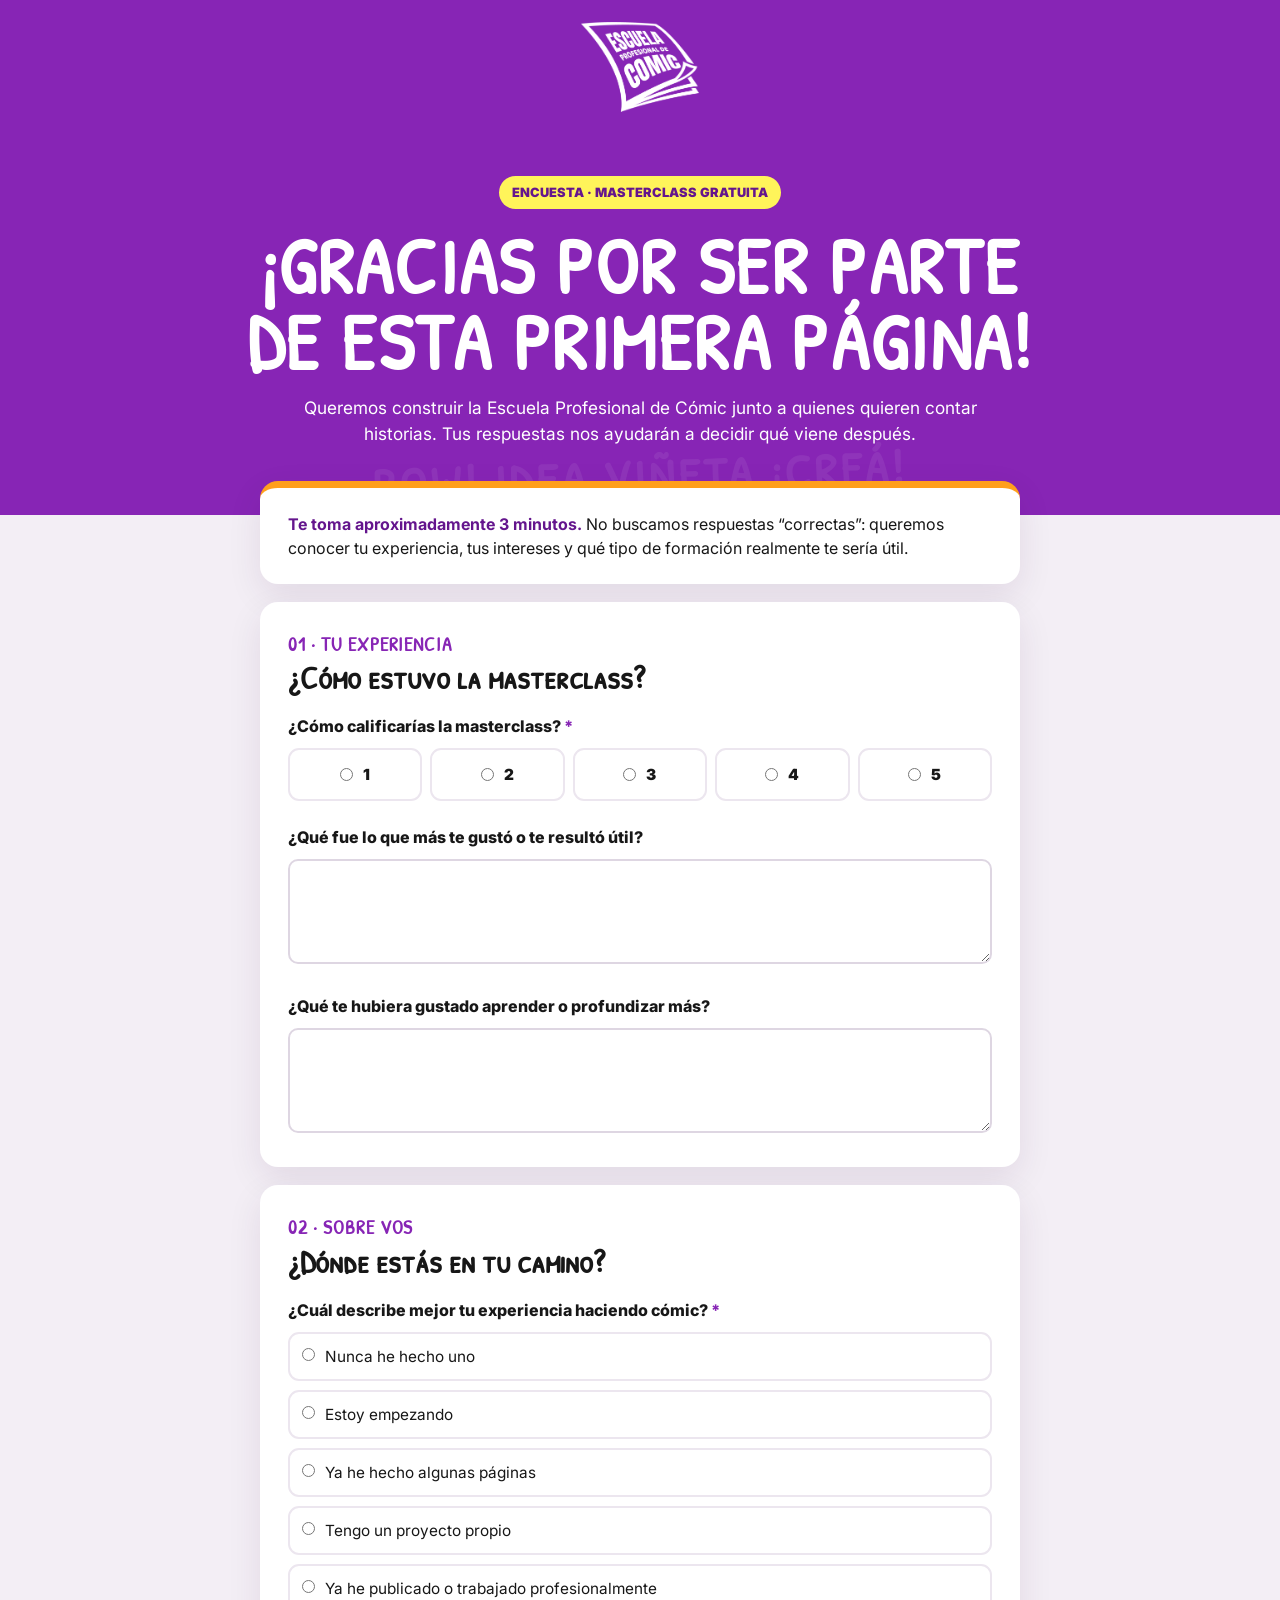
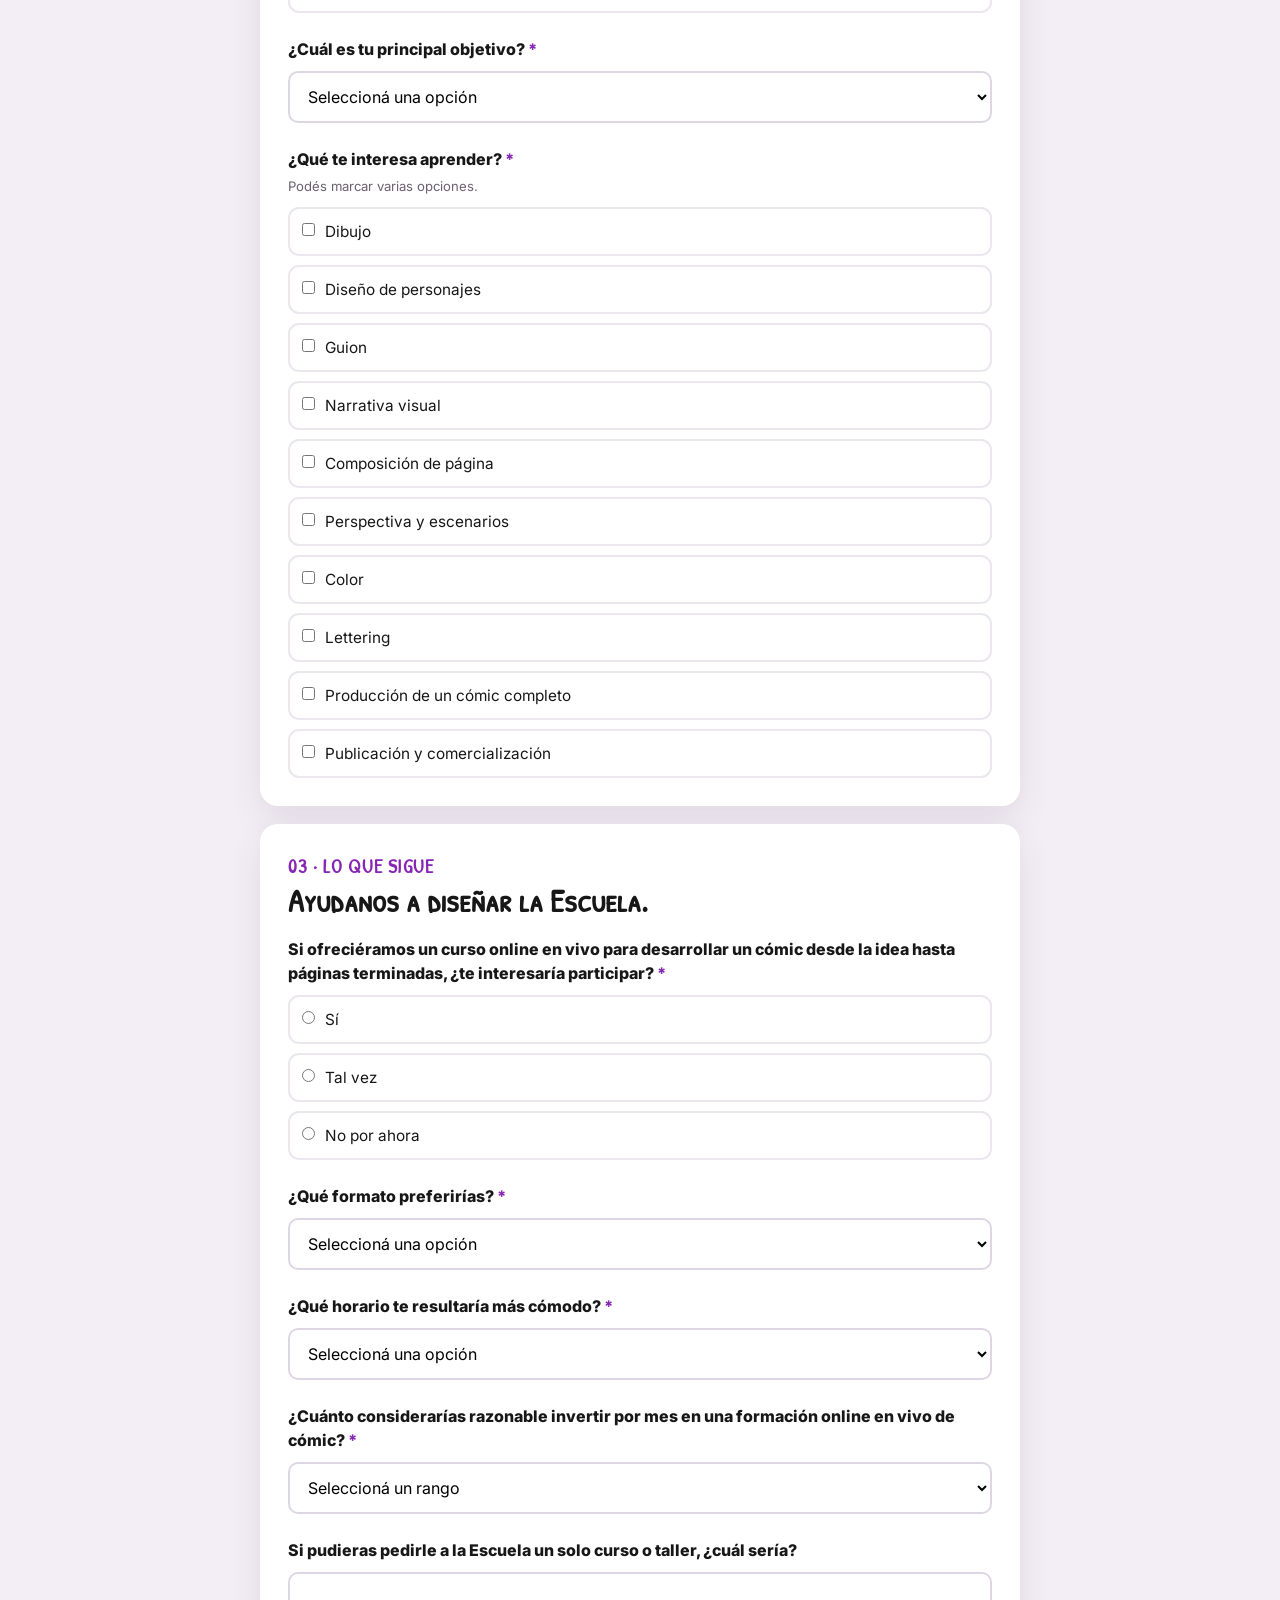
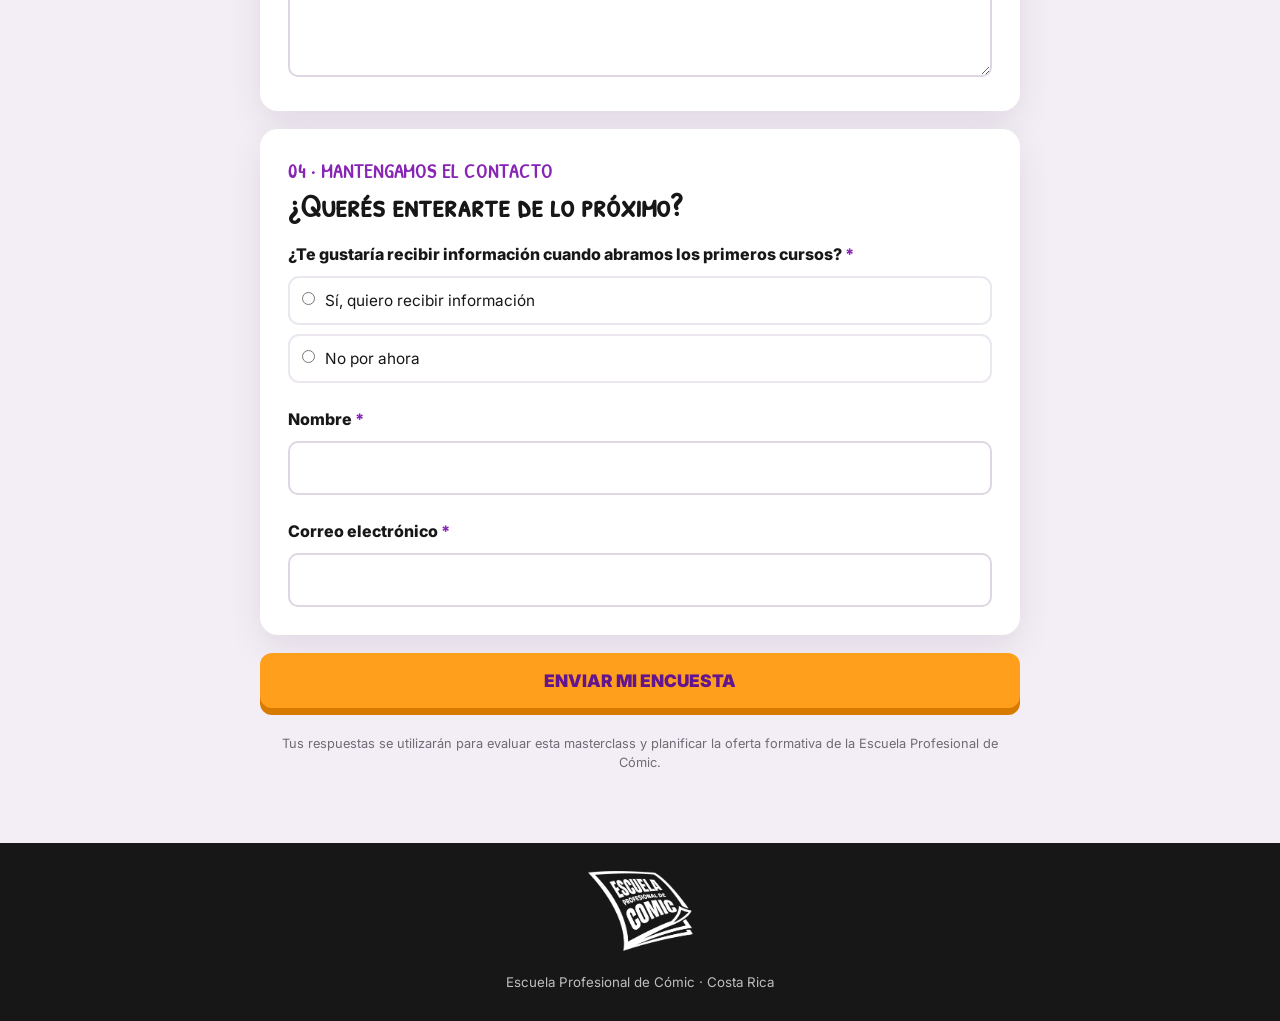
==== masterclass-comic/encuesta/index.html @ 87f5136e "Add post-masterclass survey page" ====
<!doctype html>
<html lang="es">
<head>
<meta charset="utf-8">
<meta name="viewport" content="width=device-width,initial-scale=1">
<meta name="robots" content="noindex,nofollow">
<meta name="theme-color" content="#8725B5">
<title>Encuesta Masterclass | Escuela Profesional de Cómic</title>
<link rel="preconnect" href="https://fonts.googleapis.com">
<link rel="preconnect" href="https://fonts.gstatic.com" crossorigin>
<link href="https://fonts.googleapis.com/css2?family=Inter:wght@400;600;700;800;900&family=Patrick+Hand+SC&display=swap" rel="stylesheet">
<style>
:root{--purple:#8725B5;--purple-dark:#64158d;--orange:#ff9f1c;--yellow:#fff45a;--ink:#171717;--paper:#fff;--soft:#f5eff8;--line:#ded6e2;--comic:'Patrick Hand SC','Arial Narrow',sans-serif;--body:'Inter',Arial,sans-serif}*{box-sizing:border-box}body{margin:0;background:#f3eef5;color:var(--ink);font-family:var(--body);line-height:1.5}.top{background:var(--purple);padding:22px 20px;text-align:center}.top img{width:118px;height:auto;margin:auto}.hero{background:var(--purple);color:#fff;padding:36px 20px 68px;text-align:center;position:relative;overflow:hidden}.hero:after{content:'POW!  IDEA  VIÑETA  ¡CREÁ!';position:absolute;inset:auto -20px 2px;font-family:var(--comic);font-size:3rem;font-weight:900;letter-spacing:.08em;color:rgba(255,255,255,.07);white-space:nowrap;transform:rotate(-2deg)}.eyebrow{display:inline-block;background:var(--yellow);color:var(--purple-dark);font-weight:900;border-radius:999px;padding:7px 13px;font-size:.8rem;text-transform:uppercase}.hero h1{font-family:var(--comic);font-size:clamp(2.6rem,7vw,4.8rem);line-height:.98;margin:20px auto 15px;max-width:800px;text-transform:uppercase;letter-spacing:.03em}.hero p{max-width:690px;margin:0 auto;font-size:1.08rem}.shell{width:min(760px,calc(100% - 28px));margin:-34px auto 70px;position:relative;z-index:2}.intro-card,.block{background:#fff;border-radius:18px;box-shadow:0 12px 35px rgba(50,16,61,.09)}.intro-card{padding:24px 28px;margin-bottom:18px;border-top:7px solid var(--orange)}.intro-card strong{color:var(--purple-dark)}form{display:grid;gap:18px}.block{padding:28px}.kicker{font-family:var(--comic);color:var(--purple);font-size:1.2rem;font-weight:900;text-transform:uppercase;letter-spacing:.05em;margin-bottom:4px}.block h2{font-family:var(--comic);font-size:2rem;line-height:1;margin:0 0 20px}.q{margin:0 0 24px}.q:last-child{margin-bottom:0}.q>label,.legend{display:block;font-weight:800;margin-bottom:10px}.required:after{content:' *';color:var(--purple)}.options{display:grid;gap:9px}.option{display:flex;align-items:flex-start;gap:10px;border:2px solid #ece6ef;border-radius:11px;padding:11px 12px;cursor:pointer;background:#fff;transition:.15s}.option:hover{border-color:#cba7da;background:#fcf9fd}.option input{width:auto;margin:3px 0 0;accent-color:var(--purple);flex:0 0 auto}.option span{font-size:.96rem}.stars{display:grid;grid-template-columns:repeat(5,1fr);gap:8px}.stars .option{justify-content:center;align-items:center;padding:13px 6px;font-weight:900}.stars .option input{margin:0}input[type=text],input[type=email],select,textarea{width:100%;border:2px solid var(--line);border-radius:10px;padding:13px 14px;font:inherit;background:#fff}textarea{min-height:105px;resize:vertical}input:focus,select:focus,textarea:focus{outline:3px solid rgba(135,37,181,.13);border-color:var(--purple)}.hint{font-size:.82rem;color:#6b626e;margin-top:-4px;margin-bottom:10px}.submit{border:0;border-radius:12px;background:var(--orange);color:var(--purple-dark);font:900 1.08rem var(--body);padding:17px 22px;cursor:pointer;box-shadow:0 7px 0 #d77b00}.submit:disabled{opacity:.65;cursor:wait}.status{display:none;text-align:center;padding:28px;border-radius:18px;background:#fff;box-shadow:0 12px 35px rgba(50,16,61,.09)}.status.show{display:block}.status h2{font-family:var(--comic);color:var(--purple);font-size:2.5rem;margin:0 0 8px}.error{color:#9b1c1c;font-weight:700;margin-top:12px}.fine{text-align:center;color:#716976;font-size:.8rem;margin:8px 12px 0}footer{background:#171717;color:#fff;text-align:center;padding:28px 20px}footer img{width:105px;margin:0 auto 12px}footer small{opacity:.72}@media(max-width:560px){.hero{padding-top:26px}.hero h1{font-size:2.7rem}.shell{margin-top:-28px}.intro-card,.block{padding:21px 18px}.block h2{font-size:1.75rem}.stars{gap:5px}.stars .option{padding:11px 3px;font-size:.9rem}}
</style>
</head>
<body>
<header class="top"><img src="../assets/logo-blanco.png" alt="Escuela Profesional de Cómic"></header>
<section class="hero"><span class="eyebrow">Encuesta · Masterclass gratuita</span><h1>¡Gracias por ser parte de esta primera página!</h1><p>Queremos construir la Escuela Profesional de Cómic junto a quienes quieren contar historias. Tus respuestas nos ayudarán a decidir qué viene después.</p></section>
<main class="shell">
<div class="intro-card"><strong>Te toma aproximadamente 3 minutos.</strong> No buscamos respuestas “correctas”: queremos conocer tu experiencia, tus intereses y qué tipo de formación realmente te sería útil.</div>
<form id="survey">
<section class="block"><div class="kicker">01 · Tu experiencia</div><h2>¿Cómo estuvo la masterclass?</h2>
<div class="q"><span class="legend required">¿Cómo calificarías la masterclass?</span><div class="stars">
<label class="option"><input required type="radio" name="calificacion" value="1"><span>1</span></label><label class="option"><input type="radio" name="calificacion" value="2"><span>2</span></label><label class="option"><input type="radio" name="calificacion" value="3"><span>3</span></label><label class="option"><input type="radio" name="calificacion" value="4"><span>4</span></label><label class="option"><input type="radio" name="calificacion" value="5"><span>5</span></label></div></div>
<div class="q"><label for="util">¿Qué fue lo que más te gustó o te resultó útil?</label><textarea id="util" name="mas_util" maxlength="700"></textarea></div>
<div class="q"><label for="profundizar">¿Qué te hubiera gustado aprender o profundizar más?</label><textarea id="profundizar" name="profundizar" maxlength="700"></textarea></div>
</section>
<section class="block"><div class="kicker">02 · Sobre vos</div><h2>¿Dónde estás en tu camino?</h2>
<div class="q"><span class="legend required">¿Cuál describe mejor tu experiencia haciendo cómic?</span><div class="options">
<label class="option"><input required type="radio" name="experiencia" value="Nunca he hecho uno"><span>Nunca he hecho uno</span></label><label class="option"><input type="radio" name="experiencia" value="Estoy empezando"><span>Estoy empezando</span></label><label class="option"><input type="radio" name="experiencia" value="Ya he hecho algunas páginas"><span>Ya he hecho algunas páginas</span></label><label class="option"><input type="radio" name="experiencia" value="Tengo un proyecto propio"><span>Tengo un proyecto propio</span></label><label class="option"><input type="radio" name="experiencia" value="Ya he publicado o trabajado profesionalmente"><span>Ya he publicado o trabajado profesionalmente</span></label></div></div>
<div class="q"><span class="legend required">¿Cuál es tu principal objetivo?</span><select required name="objetivo"><option value="">Seleccioná una opción</option><option>Aprender por hobby</option><option>Crear mi primer cómic</option><option>Terminar un proyecto que ya tengo</option><option>Publicar mi cómic</option><option>Trabajar profesionalmente</option><option>Otro</option></select></div>
<div class="q"><span class="legend required">¿Qué te interesa aprender?</span><div class="hint">Podés marcar varias opciones.</div><div class="options">
<label class="option"><input type="checkbox" name="intereses" value="Dibujo"><span>Dibujo</span></label><label class="option"><input type="checkbox" name="intereses" value="Diseño de personajes"><span>Diseño de personajes</span></label><label class="option"><input type="checkbox" name="intereses" value="Guion"><span>Guion</span></label><label class="option"><input type="checkbox" name="intereses" value="Narrativa visual"><span>Narrativa visual</span></label><label class="option"><input type="checkbox" name="intereses" value="Composición de página"><span>Composición de página</span></label><label class="option"><input type="checkbox" name="intereses" value="Perspectiva y escenarios"><span>Perspectiva y escenarios</span></label><label class="option"><input type="checkbox" name="intereses" value="Color"><span>Color</span></label><label class="option"><input type="checkbox" name="intereses" value="Lettering"><span>Lettering</span></label><label class="option"><input type="checkbox" name="intereses" value="Producción de un cómic completo"><span>Producción de un cómic completo</span></label><label class="option"><input type="checkbox" name="intereses" value="Publicación y comercialización"><span>Publicación y comercialización</span></label></div></div>
</section>
<section class="block"><div class="kicker">03 · Lo que sigue</div><h2>Ayudanos a diseñar la Escuela.</h2>
<div class="q"><span class="legend required">Si ofreciéramos un curso online en vivo para desarrollar un cómic desde la idea hasta páginas terminadas, ¿te interesaría participar?</span><div class="options"><label class="option"><input required type="radio" name="interes_curso" value="Sí"><span>Sí</span></label><label class="option"><input type="radio" name="interes_curso" value="Tal vez"><span>Tal vez</span></label><label class="option"><input type="radio" name="interes_curso" value="No por ahora"><span>No por ahora</span></label></div></div>
<div class="q"><span class="legend required">¿Qué formato preferirías?</span><select required name="formato"><option value="">Seleccioná una opción</option><option>Curso intensivo de 2 meses</option><option>Curso de 3 meses</option><option>Talleres cortos especializados</option><option>Clases individuales</option><option>No estoy seguro</option></select></div>
<div class="q"><span class="legend required">¿Qué horario te resultaría más cómodo?</span><select required name="horario"><option value="">Seleccioná una opción</option><option>Entre semana en la noche</option><option>Sábados en la mañana</option><option>Sábados en la tarde</option><option>Domingos</option><option>Otro</option></select></div>
<div class="q"><span class="legend required">¿Cuánto considerarías razonable invertir por mes en una formación online en vivo de cómic?</span><select required name="precio"><option value="">Seleccioná un rango</option><option>Menos de $25</option><option>$25–$40</option><option>$41–$60</option><option>$61–$80</option><option>Más de $80</option></select></div>
<div class="q"><label for="curso">Si pudieras pedirle a la Escuela un solo curso o taller, ¿cuál sería?</label><textarea id="curso" name="curso_deseado" maxlength="500"></textarea></div>
</section>
<section class="block"><div class="kicker">04 · Mantengamos el contacto</div><h2>¿Querés enterarte de lo próximo?</h2>
<div class="q"><span class="legend required">¿Te gustaría recibir información cuando abramos los primeros cursos?</span><div class="options"><label class="option"><input required type="radio" name="recibir_info" value="Sí"><span>Sí, quiero recibir información</span></label><label class="option"><input type="radio" name="recibir_info" value="No"><span>No por ahora</span></label></div></div>
<div class="q"><label class="required" for="nombre">Nombre</label><input required id="nombre" type="text" name="nombre" autocomplete="name" maxlength="100"></div>
<div class="q"><label class="required" for="correo">Correo electrónico</label><input required id="correo" type="email" name="correo" autocomplete="email" maxlength="160"></div>
</section>
<button class="submit" id="send" type="submit">ENVIAR MI ENCUESTA</button><div class="fine">Tus respuestas se utilizarán para evaluar esta masterclass y planificar la oferta formativa de la Escuela Profesional de Cómic.</div>
</form>
<div id="success" class="status"><h2>¡LISTO!</h2><p><strong>Gracias por ayudarnos a construir lo que sigue.</strong></p><p>Esto apenas comienza.</p></div>
<div id="error" class="status"><h2>UPS...</h2><p>No pudimos guardar tu respuesta. Intentá nuevamente en unos segundos.</p><button class="submit" type="button" onclick="location.reload()">VOLVER A INTENTAR</button></div>
</main>
<footer><img src="../assets/logo-blanco.png" alt="Escuela Profesional de Cómic"><br><small>Escuela Profesional de Cómic · Costa Rica</small></footer>
<script>
// Pegaremos aquí el URL del Apps Script cuando creemos el endpoint de la encuesta.
const SURVEY_ENDPOINT = "";
const form=document.getElementById('survey'),send=document.getElementById('send'),success=document.getElementById('success'),errorBox=document.getElementById('error');
form.addEventListener('submit',async e=>{e.preventDefault();const checked=[...form.querySelectorAll('input[name="intereses"]:checked')];if(!checked.length){alert('Seleccioná al menos un tema que te interese aprender.');return}if(!SURVEY_ENDPOINT){alert('La encuesta todavía está en modo de prueba. Falta conectar el almacenamiento de respuestas.');return}send.disabled=true;send.textContent='ENVIANDO...';const fd=new FormData(form);fd.set('intereses',checked.map(x=>x.value).join(' | '));fd.append('origen','Encuesta Masterclass 3 octubre 2026');fd.append('pagina',location.href);try{await fetch(SURVEY_ENDPOINT,{method:'POST',body:fd,mode:'no-cors'});form.style.display='none';success.classList.add('show');window.scrollTo({top:0,behavior:'smooth'})}catch(err){form.style.display='none';errorBox.classList.add('show');window.scrollTo({top:0,behavior:'smooth'})}});
</script>
</body>
</html>
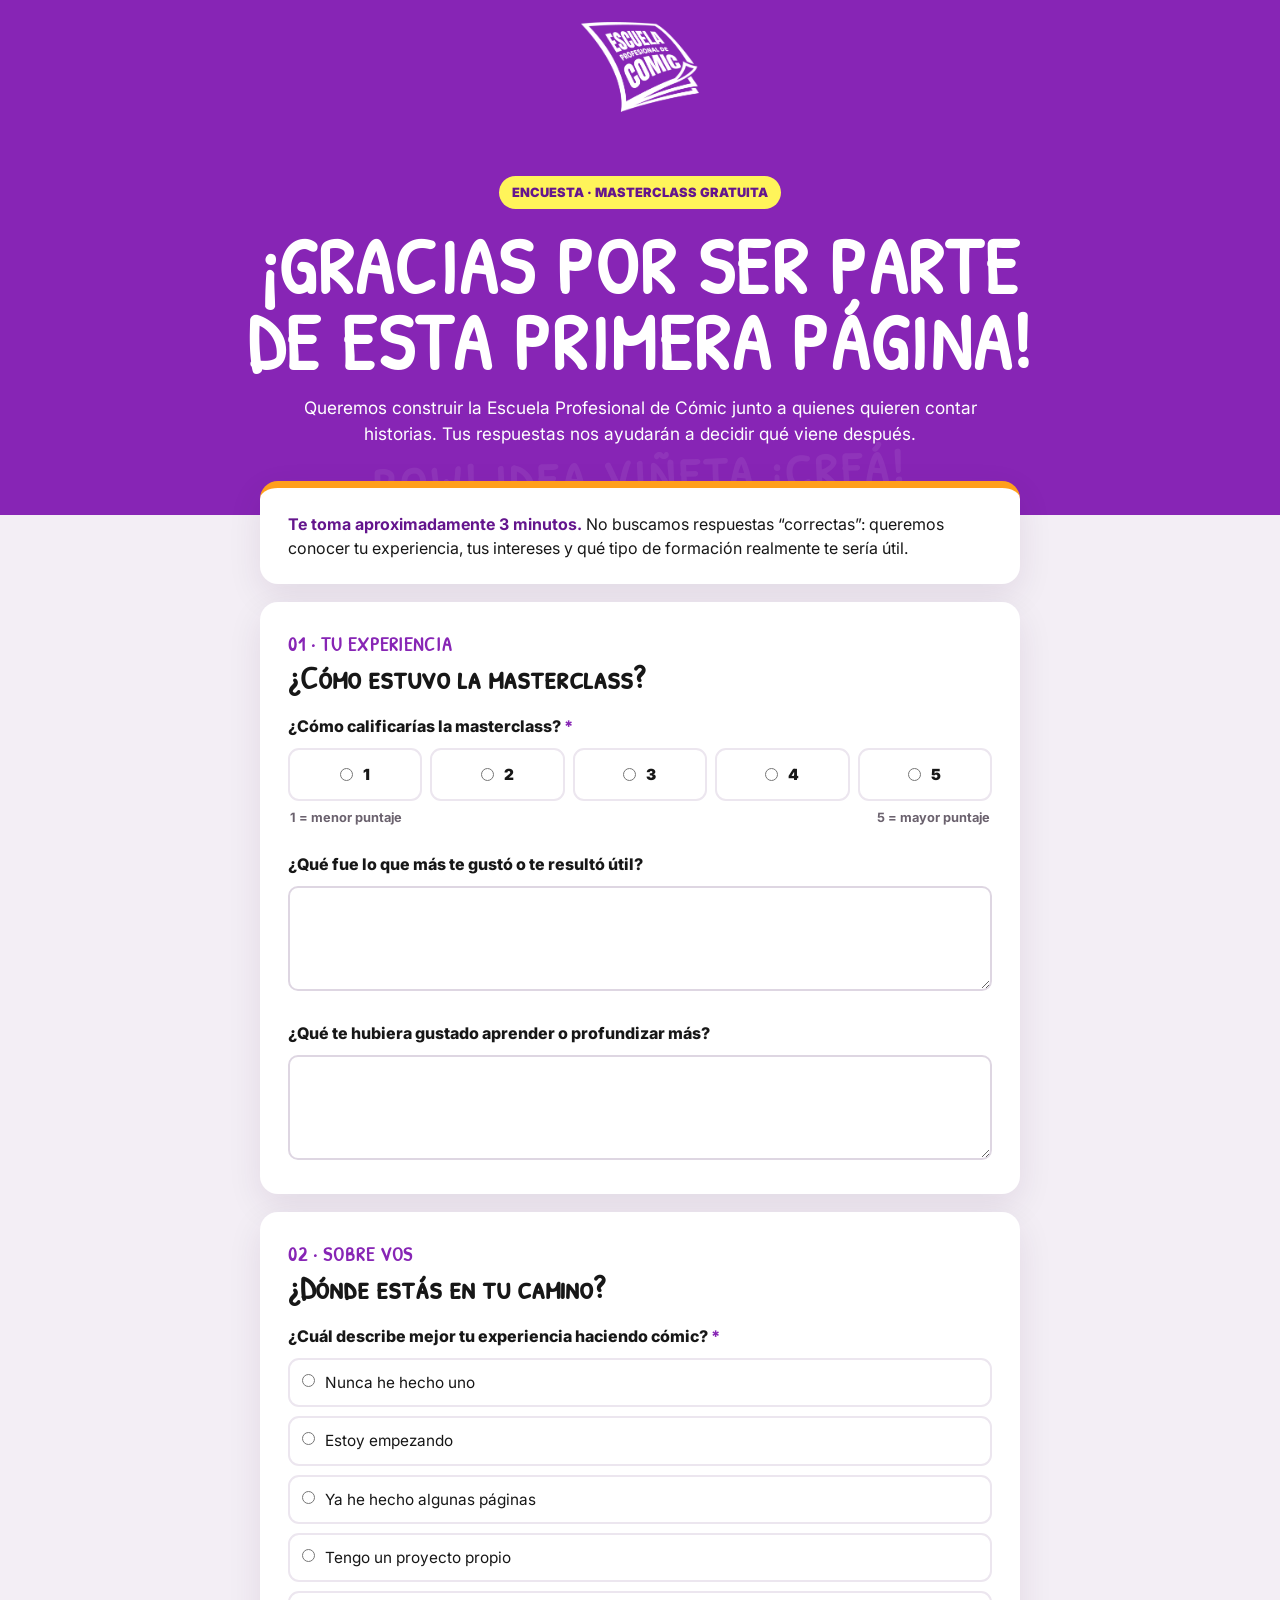
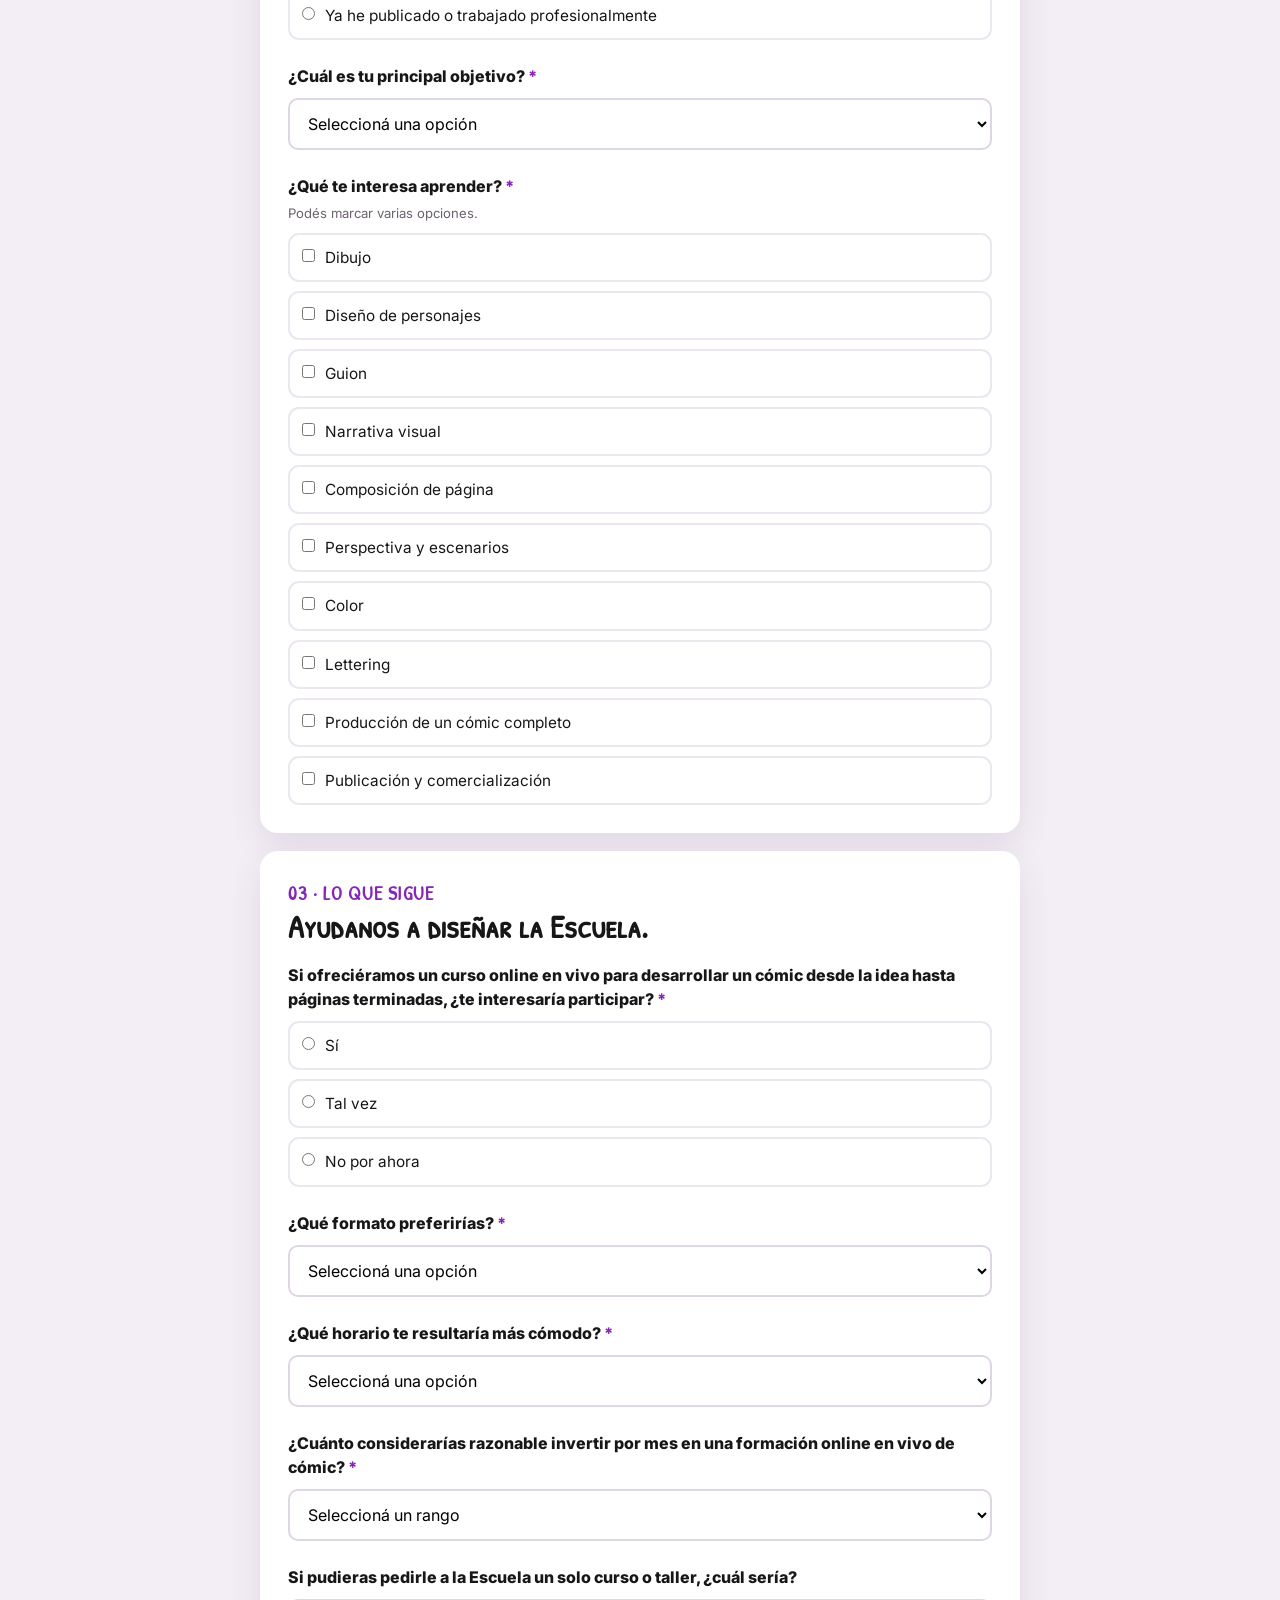
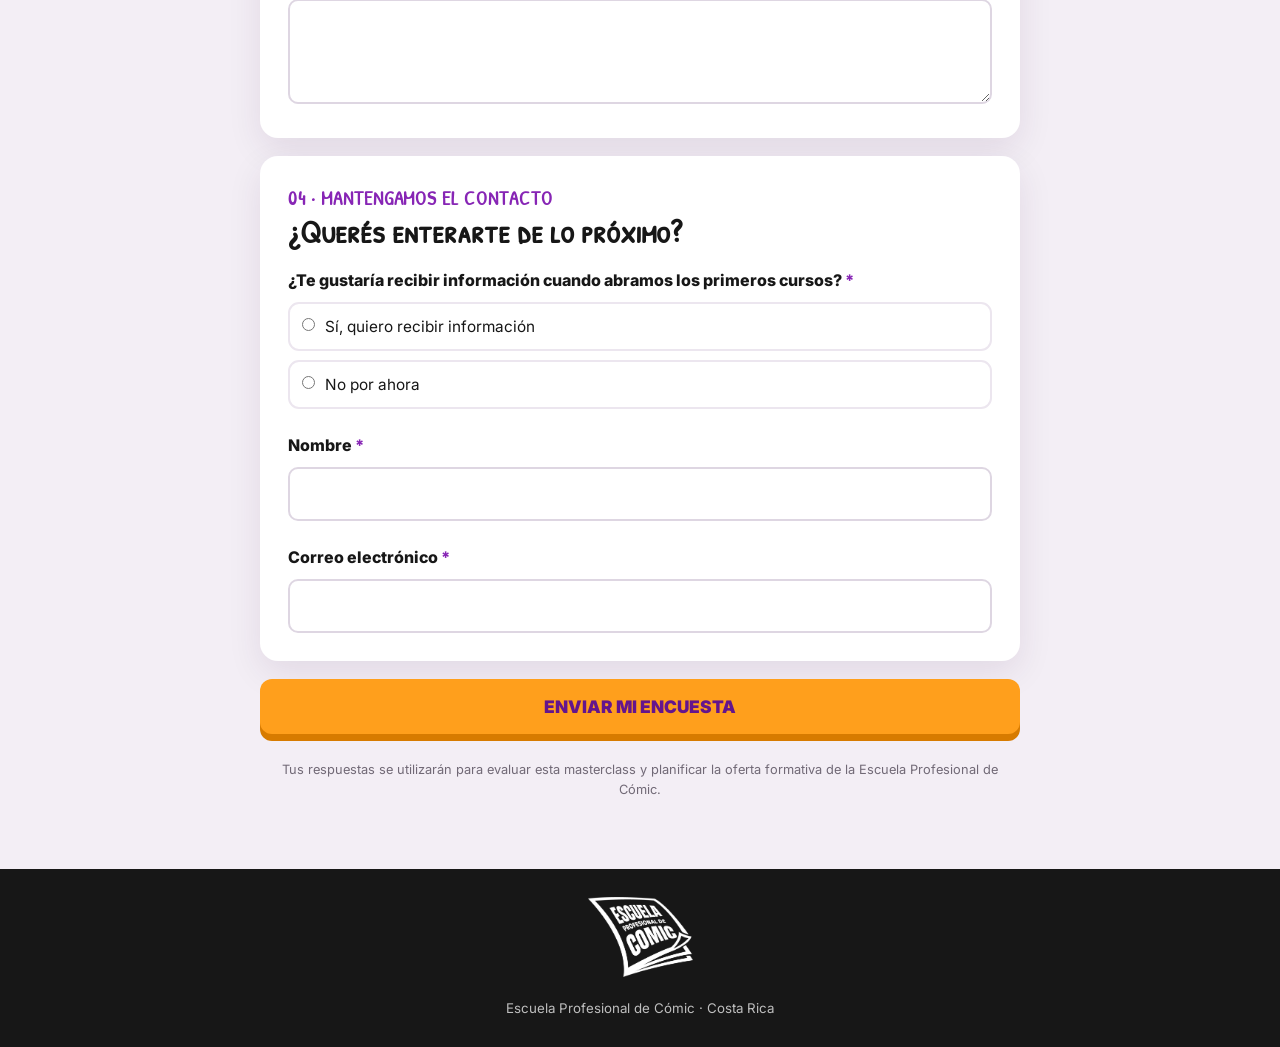
==== commit 159d5df1: "Connect masterclass survey and clarify rating scale" ====
--- a/masterclass-comic/encuesta/index.html
+++ b/masterclass-comic/encuesta/index.html
@@ -10,7 +10,7 @@
 <link rel="preconnect" href="https://fonts.gstatic.com" crossorigin>
 <link href="https://fonts.googleapis.com/css2?family=Inter:wght@400;600;700;800;900&family=Patrick+Hand+SC&display=swap" rel="stylesheet">
 <style>
-:root{--purple:#8725B5;--purple-dark:#64158d;--orange:#ff9f1c;--yellow:#fff45a;--ink:#171717;--paper:#fff;--soft:#f5eff8;--line:#ded6e2;--comic:'Patrick Hand SC','Arial Narrow',sans-serif;--body:'Inter',Arial,sans-serif}*{box-sizing:border-box}body{margin:0;background:#f3eef5;color:var(--ink);font-family:var(--body);line-height:1.5}.top{background:var(--purple);padding:22px 20px;text-align:center}.top img{width:118px;height:auto;margin:auto}.hero{background:var(--purple);color:#fff;padding:36px 20px 68px;text-align:center;position:relative;overflow:hidden}.hero:after{content:'POW!  IDEA  VIÑETA  ¡CREÁ!';position:absolute;inset:auto -20px 2px;font-family:var(--comic);font-size:3rem;font-weight:900;letter-spacing:.08em;color:rgba(255,255,255,.07);white-space:nowrap;transform:rotate(-2deg)}.eyebrow{display:inline-block;background:var(--yellow);color:var(--purple-dark);font-weight:900;border-radius:999px;padding:7px 13px;font-size:.8rem;text-transform:uppercase}.hero h1{font-family:var(--comic);font-size:clamp(2.6rem,7vw,4.8rem);line-height:.98;margin:20px auto 15px;max-width:800px;text-transform:uppercase;letter-spacing:.03em}.hero p{max-width:690px;margin:0 auto;font-size:1.08rem}.shell{width:min(760px,calc(100% - 28px));margin:-34px auto 70px;position:relative;z-index:2}.intro-card,.block{background:#fff;border-radius:18px;box-shadow:0 12px 35px rgba(50,16,61,.09)}.intro-card{padding:24px 28px;margin-bottom:18px;border-top:7px solid var(--orange)}.intro-card strong{color:var(--purple-dark)}form{display:grid;gap:18px}.block{padding:28px}.kicker{font-family:var(--comic);color:var(--purple);font-size:1.2rem;font-weight:900;text-transform:uppercase;letter-spacing:.05em;margin-bottom:4px}.block h2{font-family:var(--comic);font-size:2rem;line-height:1;margin:0 0 20px}.q{margin:0 0 24px}.q:last-child{margin-bottom:0}.q>label,.legend{display:block;font-weight:800;margin-bottom:10px}.required:after{content:' *';color:var(--purple)}.options{display:grid;gap:9px}.option{display:flex;align-items:flex-start;gap:10px;border:2px solid #ece6ef;border-radius:11px;padding:11px 12px;cursor:pointer;background:#fff;transition:.15s}.option:hover{border-color:#cba7da;background:#fcf9fd}.option input{width:auto;margin:3px 0 0;accent-color:var(--purple);flex:0 0 auto}.option span{font-size:.96rem}.stars{display:grid;grid-template-columns:repeat(5,1fr);gap:8px}.stars .option{justify-content:center;align-items:center;padding:13px 6px;font-weight:900}.stars .option input{margin:0}input[type=text],input[type=email],select,textarea{width:100%;border:2px solid var(--line);border-radius:10px;padding:13px 14px;font:inherit;background:#fff}textarea{min-height:105px;resize:vertical}input:focus,select:focus,textarea:focus{outline:3px solid rgba(135,37,181,.13);border-color:var(--purple)}.hint{font-size:.82rem;color:#6b626e;margin-top:-4px;margin-bottom:10px}.submit{border:0;border-radius:12px;background:var(--orange);color:var(--purple-dark);font:900 1.08rem var(--body);padding:17px 22px;cursor:pointer;box-shadow:0 7px 0 #d77b00}.submit:disabled{opacity:.65;cursor:wait}.status{display:none;text-align:center;padding:28px;border-radius:18px;background:#fff;box-shadow:0 12px 35px rgba(50,16,61,.09)}.status.show{display:block}.status h2{font-family:var(--comic);color:var(--purple);font-size:2.5rem;margin:0 0 8px}.error{color:#9b1c1c;font-weight:700;margin-top:12px}.fine{text-align:center;color:#716976;font-size:.8rem;margin:8px 12px 0}footer{background:#171717;color:#fff;text-align:center;padding:28px 20px}footer img{width:105px;margin:0 auto 12px}footer small{opacity:.72}@media(max-width:560px){.hero{padding-top:26px}.hero h1{font-size:2.7rem}.shell{margin-top:-28px}.intro-card,.block{padding:21px 18px}.block h2{font-size:1.75rem}.stars{gap:5px}.stars .option{padding:11px 3px;font-size:.9rem}}
+:root{--purple:#8725B5;--purple-dark:#64158d;--orange:#ff9f1c;--yellow:#fff45a;--ink:#171717;--line:#ded6e2;--comic:'Patrick Hand SC','Arial Narrow',sans-serif;--body:'Inter',Arial,sans-serif}*{box-sizing:border-box}body{margin:0;background:#f3eef5;color:var(--ink);font-family:var(--body);line-height:1.5}.top{background:var(--purple);padding:22px 20px;text-align:center}.top img{width:118px;height:auto;margin:auto}.hero{background:var(--purple);color:#fff;padding:36px 20px 68px;text-align:center;position:relative;overflow:hidden}.hero:after{content:'POW!  IDEA  VIÑETA  ¡CREÁ!';position:absolute;inset:auto -20px 2px;font-family:var(--comic);font-size:3rem;font-weight:900;letter-spacing:.08em;color:rgba(255,255,255,.07);white-space:nowrap;transform:rotate(-2deg)}.eyebrow{display:inline-block;background:var(--yellow);color:var(--purple-dark);font-weight:900;border-radius:999px;padding:7px 13px;font-size:.8rem;text-transform:uppercase}.hero h1{font-family:var(--comic);font-size:clamp(2.6rem,7vw,4.8rem);line-height:.98;margin:20px auto 15px;max-width:800px;text-transform:uppercase;letter-spacing:.03em}.hero p{max-width:690px;margin:0 auto;font-size:1.08rem}.shell{width:min(760px,calc(100% - 28px));margin:-34px auto 70px;position:relative;z-index:2}.intro-card,.block{background:#fff;border-radius:18px;box-shadow:0 12px 35px rgba(50,16,61,.09)}.intro-card{padding:24px 28px;margin-bottom:18px;border-top:7px solid var(--orange)}.intro-card strong{color:var(--purple-dark)}form{display:grid;gap:18px}.block{padding:28px}.kicker{font-family:var(--comic);color:var(--purple);font-size:1.2rem;font-weight:900;text-transform:uppercase;letter-spacing:.05em;margin-bottom:4px}.block h2{font-family:var(--comic);font-size:2rem;line-height:1;margin:0 0 20px}.q{margin:0 0 24px}.q:last-child{margin-bottom:0}.q>label,.legend{display:block;font-weight:800;margin-bottom:10px}.required:after{content:' *';color:var(--purple)}.options{display:grid;gap:9px}.option{display:flex;align-items:flex-start;gap:10px;border:2px solid #ece6ef;border-radius:11px;padding:11px 12px;cursor:pointer;background:#fff;transition:.15s}.option:hover{border-color:#cba7da;background:#fcf9fd}.option input{width:auto;margin:3px 0 0;accent-color:var(--purple);flex:0 0 auto}.option span{font-size:.96rem}.stars{display:grid;grid-template-columns:repeat(5,1fr);gap:8px}.stars .option{justify-content:center;align-items:center;padding:13px 6px;font-weight:900}.stars .option input{margin:0}.scale-note{display:flex;justify-content:space-between;gap:12px;margin:7px 2px 0;font-size:.8rem;font-weight:700;color:#6b626e}input[type=text],input[type=email],select,textarea{width:100%;border:2px solid var(--line);border-radius:10px;padding:13px 14px;font:inherit;background:#fff}textarea{min-height:105px;resize:vertical}input:focus,select:focus,textarea:focus{outline:3px solid rgba(135,37,181,.13);border-color:var(--purple)}.hint{font-size:.82rem;color:#6b626e;margin-top:-4px;margin-bottom:10px}.submit{border:0;border-radius:12px;background:var(--orange);color:var(--purple-dark);font:900 1.08rem var(--body);padding:17px 22px;cursor:pointer;box-shadow:0 7px 0 #d77b00}.submit:disabled{opacity:.65;cursor:wait}.status{display:none;text-align:center;padding:28px;border-radius:18px;background:#fff;box-shadow:0 12px 35px rgba(50,16,61,.09)}.status.show{display:block}.status h2{font-family:var(--comic);color:var(--purple);font-size:2.5rem;margin:0 0 8px}.fine{text-align:center;color:#716976;font-size:.8rem;margin:8px 12px 0}footer{background:#171717;color:#fff;text-align:center;padding:28px 20px}footer img{width:105px;margin:0 auto 12px}footer small{opacity:.72}@media(max-width:560px){.hero{padding-top:26px}.hero h1{font-size:2.7rem}.shell{margin-top:-28px}.intro-card,.block{padding:21px 18px}.block h2{font-size:1.75rem}.stars{gap:5px}.stars .option{padding:11px 3px;font-size:.9rem}.scale-note{font-size:.72rem}}
 </style>
 </head>
 <body>
@@ -20,41 +20,17 @@
 <div class="intro-card"><strong>Te toma aproximadamente 3 minutos.</strong> No buscamos respuestas “correctas”: queremos conocer tu experiencia, tus intereses y qué tipo de formación realmente te sería útil.</div>
 <form id="survey">
 <section class="block"><div class="kicker">01 · Tu experiencia</div><h2>¿Cómo estuvo la masterclass?</h2>
-<div class="q"><span class="legend required">¿Cómo calificarías la masterclass?</span><div class="stars">
-<label class="option"><input required type="radio" name="calificacion" value="1"><span>1</span></label><label class="option"><input type="radio" name="calificacion" value="2"><span>2</span></label><label class="option"><input type="radio" name="calificacion" value="3"><span>3</span></label><label class="option"><input type="radio" name="calificacion" value="4"><span>4</span></label><label class="option"><input type="radio" name="calificacion" value="5"><span>5</span></label></div></div>
-<div class="q"><label for="util">¿Qué fue lo que más te gustó o te resultó útil?</label><textarea id="util" name="mas_util" maxlength="700"></textarea></div>
-<div class="q"><label for="profundizar">¿Qué te hubiera gustado aprender o profundizar más?</label><textarea id="profundizar" name="profundizar" maxlength="700"></textarea></div>
-</section>
-<section class="block"><div class="kicker">02 · Sobre vos</div><h2>¿Dónde estás en tu camino?</h2>
-<div class="q"><span class="legend required">¿Cuál describe mejor tu experiencia haciendo cómic?</span><div class="options">
-<label class="option"><input required type="radio" name="experiencia" value="Nunca he hecho uno"><span>Nunca he hecho uno</span></label><label class="option"><input type="radio" name="experiencia" value="Estoy empezando"><span>Estoy empezando</span></label><label class="option"><input type="radio" name="experiencia" value="Ya he hecho algunas páginas"><span>Ya he hecho algunas páginas</span></label><label class="option"><input type="radio" name="experiencia" value="Tengo un proyecto propio"><span>Tengo un proyecto propio</span></label><label class="option"><input type="radio" name="experiencia" value="Ya he publicado o trabajado profesionalmente"><span>Ya he publicado o trabajado profesionalmente</span></label></div></div>
-<div class="q"><span class="legend required">¿Cuál es tu principal objetivo?</span><select required name="objetivo"><option value="">Seleccioná una opción</option><option>Aprender por hobby</option><option>Crear mi primer cómic</option><option>Terminar un proyecto que ya tengo</option><option>Publicar mi cómic</option><option>Trabajar profesionalmente</option><option>Otro</option></select></div>
-<div class="q"><span class="legend required">¿Qué te interesa aprender?</span><div class="hint">Podés marcar varias opciones.</div><div class="options">
-<label class="option"><input type="checkbox" name="intereses" value="Dibujo"><span>Dibujo</span></label><label class="option"><input type="checkbox" name="intereses" value="Diseño de personajes"><span>Diseño de personajes</span></label><label class="option"><input type="checkbox" name="intereses" value="Guion"><span>Guion</span></label><label class="option"><input type="checkbox" name="intereses" value="Narrativa visual"><span>Narrativa visual</span></label><label class="option"><input type="checkbox" name="intereses" value="Composición de página"><span>Composición de página</span></label><label class="option"><input type="checkbox" name="intereses" value="Perspectiva y escenarios"><span>Perspectiva y escenarios</span></label><label class="option"><input type="checkbox" name="intereses" value="Color"><span>Color</span></label><label class="option"><input type="checkbox" name="intereses" value="Lettering"><span>Lettering</span></label><label class="option"><input type="checkbox" name="intereses" value="Producción de un cómic completo"><span>Producción de un cómic completo</span></label><label class="option"><input type="checkbox" name="intereses" value="Publicación y comercialización"><span>Publicación y comercialización</span></label></div></div>
-</section>
-<section class="block"><div class="kicker">03 · Lo que sigue</div><h2>Ayudanos a diseñar la Escuela.</h2>
-<div class="q"><span class="legend required">Si ofreciéramos un curso online en vivo para desarrollar un cómic desde la idea hasta páginas terminadas, ¿te interesaría participar?</span><div class="options"><label class="option"><input required type="radio" name="interes_curso" value="Sí"><span>Sí</span></label><label class="option"><input type="radio" name="interes_curso" value="Tal vez"><span>Tal vez</span></label><label class="option"><input type="radio" name="interes_curso" value="No por ahora"><span>No por ahora</span></label></div></div>
-<div class="q"><span class="legend required">¿Qué formato preferirías?</span><select required name="formato"><option value="">Seleccioná una opción</option><option>Curso intensivo de 2 meses</option><option>Curso de 3 meses</option><option>Talleres cortos especializados</option><option>Clases individuales</option><option>No estoy seguro</option></select></div>
-<div class="q"><span class="legend required">¿Qué horario te resultaría más cómodo?</span><select required name="horario"><option value="">Seleccioná una opción</option><option>Entre semana en la noche</option><option>Sábados en la mañana</option><option>Sábados en la tarde</option><option>Domingos</option><option>Otro</option></select></div>
-<div class="q"><span class="legend required">¿Cuánto considerarías razonable invertir por mes en una formación online en vivo de cómic?</span><select required name="precio"><option value="">Seleccioná un rango</option><option>Menos de $25</option><option>$25–$40</option><option>$41–$60</option><option>$61–$80</option><option>Más de $80</option></select></div>
-<div class="q"><label for="curso">Si pudieras pedirle a la Escuela un solo curso o taller, ¿cuál sería?</label><textarea id="curso" name="curso_deseado" maxlength="500"></textarea></div>
-</section>
-<section class="block"><div class="kicker">04 · Mantengamos el contacto</div><h2>¿Querés enterarte de lo próximo?</h2>
-<div class="q"><span class="legend required">¿Te gustaría recibir información cuando abramos los primeros cursos?</span><div class="options"><label class="option"><input required type="radio" name="recibir_info" value="Sí"><span>Sí, quiero recibir información</span></label><label class="option"><input type="radio" name="recibir_info" value="No"><span>No por ahora</span></label></div></div>
-<div class="q"><label class="required" for="nombre">Nombre</label><input required id="nombre" type="text" name="nombre" autocomplete="name" maxlength="100"></div>
-<div class="q"><label class="required" for="correo">Correo electrónico</label><input required id="correo" type="email" name="correo" autocomplete="email" maxlength="160"></div>
-</section>
-<button class="submit" id="send" type="submit">ENVIAR MI ENCUESTA</button><div class="fine">Tus respuestas se utilizarán para evaluar esta masterclass y planificar la oferta formativa de la Escuela Profesional de Cómic.</div>
-</form>
-<div id="success" class="status"><h2>¡LISTO!</h2><p><strong>Gracias por ayudarnos a construir lo que sigue.</strong></p><p>Esto apenas comienza.</p></div>
-<div id="error" class="status"><h2>UPS...</h2><p>No pudimos guardar tu respuesta. Intentá nuevamente en unos segundos.</p><button class="submit" type="button" onclick="location.reload()">VOLVER A INTENTAR</button></div>
-</main>
+<div class="q"><span class="legend required">¿Cómo calificarías la masterclass?</span><div class="stars"><label class="option"><input required type="radio" name="calificacion" value="1"><span>1</span></label><label class="option"><input type="radio" name="calificacion" value="2"><span>2</span></label><label class="option"><input type="radio" name="calificacion" value="3"><span>3</span></label><label class="option"><input type="radio" name="calificacion" value="4"><span>4</span></label><label class="option"><input type="radio" name="calificacion" value="5"><span>5</span></label></div><div class="scale-note"><span>1 = menor puntaje</span><span>5 = mayor puntaje</span></div></div>
+<div class="q"><label for="util">¿Qué fue lo que más te gustó o te resultó útil?</label><textarea id="util" name="mas_util" maxlength="700"></textarea></div><div class="q"><label for="profundizar">¿Qué te hubiera gustado aprender o profundizar más?</label><textarea id="profundizar" name="profundizar" maxlength="700"></textarea></div></section>
+<section class="block"><div class="kicker">02 · Sobre vos</div><h2>¿Dónde estás en tu camino?</h2><div class="q"><span class="legend required">¿Cuál describe mejor tu experiencia haciendo cómic?</span><div class="options"><label class="option"><input required type="radio" name="experiencia" value="Nunca he hecho uno"><span>Nunca he hecho uno</span></label><label class="option"><input type="radio" name="experiencia" value="Estoy empezando"><span>Estoy empezando</span></label><label class="option"><input type="radio" name="experiencia" value="Ya he hecho algunas páginas"><span>Ya he hecho algunas páginas</span></label><label class="option"><input type="radio" name="experiencia" value="Tengo un proyecto propio"><span>Tengo un proyecto propio</span></label><label class="option"><input type="radio" name="experiencia" value="Ya he publicado o trabajado profesionalmente"><span>Ya he publicado o trabajado profesionalmente</span></label></div></div><div class="q"><span class="legend required">¿Cuál es tu principal objetivo?</span><select required name="objetivo"><option value="">Seleccioná una opción</option><option>Aprender por hobby</option><option>Crear mi primer cómic</option><option>Terminar un proyecto que ya tengo</option><option>Publicar mi cómic</option><option>Trabajar profesionalmente</option><option>Otro</option></select></div><div class="q"><span class="legend required">¿Qué te interesa aprender?</span><div class="hint">Podés marcar varias opciones.</div><div class="options"><label class="option"><input type="checkbox" name="intereses" value="Dibujo"><span>Dibujo</span></label><label class="option"><input type="checkbox" name="intereses" value="Diseño de personajes"><span>Diseño de personajes</span></label><label class="option"><input type="checkbox" name="intereses" value="Guion"><span>Guion</span></label><label class="option"><input type="checkbox" name="intereses" value="Narrativa visual"><span>Narrativa visual</span></label><label class="option"><input type="checkbox" name="intereses" value="Composición de página"><span>Composición de página</span></label><label class="option"><input type="checkbox" name="intereses" value="Perspectiva y escenarios"><span>Perspectiva y escenarios</span></label><label class="option"><input type="checkbox" name="intereses" value="Color"><span>Color</span></label><label class="option"><input type="checkbox" name="intereses" value="Lettering"><span>Lettering</span></label><label class="option"><input type="checkbox" name="intereses" value="Producción de un cómic completo"><span>Producción de un cómic completo</span></label><label class="option"><input type="checkbox" name="intereses" value="Publicación y comercialización"><span>Publicación y comercialización</span></label></div></div></section>
+<section class="block"><div class="kicker">03 · Lo que sigue</div><h2>Ayudanos a diseñar la Escuela.</h2><div class="q"><span class="legend required">Si ofreciéramos un curso online en vivo para desarrollar un cómic desde la idea hasta páginas terminadas, ¿te interesaría participar?</span><div class="options"><label class="option"><input required type="radio" name="interes_curso" value="Sí"><span>Sí</span></label><label class="option"><input type="radio" name="interes_curso" value="Tal vez"><span>Tal vez</span></label><label class="option"><input type="radio" name="interes_curso" value="No por ahora"><span>No por ahora</span></label></div></div><div class="q"><span class="legend required">¿Qué formato preferirías?</span><select required name="formato"><option value="">Seleccioná una opción</option><option>Curso intensivo de 2 meses</option><option>Curso de 3 meses</option><option>Talleres cortos especializados</option><option>Clases individuales</option><option>No estoy seguro</option></select></div><div class="q"><span class="legend required">¿Qué horario te resultaría más cómodo?</span><select required name="horario"><option value="">Seleccioná una opción</option><option>Entre semana en la noche</option><option>Sábados en la mañana</option><option>Sábados en la tarde</option><option>Domingos</option><option>Otro</option></select></div><div class="q"><span class="legend required">¿Cuánto considerarías razonable invertir por mes en una formación online en vivo de cómic?</span><select required name="precio"><option value="">Seleccioná un rango</option><option>Menos de $25</option><option>$25–$40</option><option>$41–$60</option><option>$61–$80</option><option>Más de $80</option></select></div><div class="q"><label for="curso">Si pudieras pedirle a la Escuela un solo curso o taller, ¿cuál sería?</label><textarea id="curso" name="curso_deseado" maxlength="500"></textarea></div></section>
+<section class="block"><div class="kicker">04 · Mantengamos el contacto</div><h2>¿Querés enterarte de lo próximo?</h2><div class="q"><span class="legend required">¿Te gustaría recibir información cuando abramos los primeros cursos?</span><div class="options"><label class="option"><input required type="radio" name="recibir_info" value="Sí"><span>Sí, quiero recibir información</span></label><label class="option"><input type="radio" name="recibir_info" value="No"><span>No por ahora</span></label></div></div><div class="q"><label class="required" for="nombre">Nombre</label><input required id="nombre" type="text" name="nombre" autocomplete="name" maxlength="100"></div><div class="q"><label class="required" for="correo">Correo electrónico</label><input required id="correo" type="email" name="correo" autocomplete="email" maxlength="160"></div></section>
+<button class="submit" id="send" type="submit">ENVIAR MI ENCUESTA</button><div class="fine">Tus respuestas se utilizarán para evaluar esta masterclass y planificar la oferta formativa de la Escuela Profesional de Cómic.</div></form>
+<div id="success" class="status"><h2>¡LISTO!</h2><p><strong>Gracias por ayudarnos a construir lo que sigue.</strong></p><p>Esto apenas comienza.</p></div><div id="error" class="status"><h2>UPS...</h2><p>No pudimos guardar tu respuesta. Intentá nuevamente en unos segundos.</p><button class="submit" type="button" onclick="location.reload()">VOLVER A INTENTAR</button></div></main>
 <footer><img src="../assets/logo-blanco.png" alt="Escuela Profesional de Cómic"><br><small>Escuela Profesional de Cómic · Costa Rica</small></footer>
 <script>
-// Pegaremos aquí el URL del Apps Script cuando creemos el endpoint de la encuesta.
-const SURVEY_ENDPOINT = "";
-const form=document.getElementById('survey'),send=document.getElementById('send'),success=document.getElementById('success'),errorBox=document.getElementById('error');
-form.addEventListener('submit',async e=>{e.preventDefault();const checked=[...form.querySelectorAll('input[name="intereses"]:checked')];if(!checked.length){alert('Seleccioná al menos un tema que te interese aprender.');return}if(!SURVEY_ENDPOINT){alert('La encuesta todavía está en modo de prueba. Falta conectar el almacenamiento de respuestas.');return}send.disabled=true;send.textContent='ENVIANDO...';const fd=new FormData(form);fd.set('intereses',checked.map(x=>x.value).join(' | '));fd.append('origen','Encuesta Masterclass 3 octubre 2026');fd.append('pagina',location.href);try{await fetch(SURVEY_ENDPOINT,{method:'POST',body:fd,mode:'no-cors'});form.style.display='none';success.classList.add('show');window.scrollTo({top:0,behavior:'smooth'})}catch(err){form.style.display='none';errorBox.classList.add('show');window.scrollTo({top:0,behavior:'smooth'})}});
+const SURVEY_ENDPOINT="https://script.google.com/macros/s/AKfycbxNqBtDWIGWSmiG2ZgLOeL6G58qDPAE0WjkYcnd3jZbiq96wzCsP9cSWCZLyHczzgw/exec";
+const form=document.getElementById('survey'),send=document.getElementById('send'),success=document.getElementById('success'),errorBox=document.getElementById('error');form.addEventListener('submit',async e=>{e.preventDefault();const checked=[...form.querySelectorAll('input[name="intereses"]:checked')];if(!checked.length){alert('Seleccioná al menos un tema que te interese aprender.');return}send.disabled=true;send.textContent='ENVIANDO...';const fd=new FormData(form);fd.set('intereses',checked.map(x=>x.value).join(' | '));fd.append('tipo','encuesta_masterclass');fd.append('origen','Encuesta Masterclass 3 octubre 2026');fd.append('pagina',location.href);try{await fetch(SURVEY_ENDPOINT,{method:'POST',body:fd,mode:'no-cors'});form.style.display='none';success.classList.add('show');window.scrollTo({top:0,behavior:'smooth'})}catch(err){form.style.display='none';errorBox.classList.add('show');window.scrollTo({top:0,behavior:'smooth'})}});
 </script>
 </body>
 </html>
